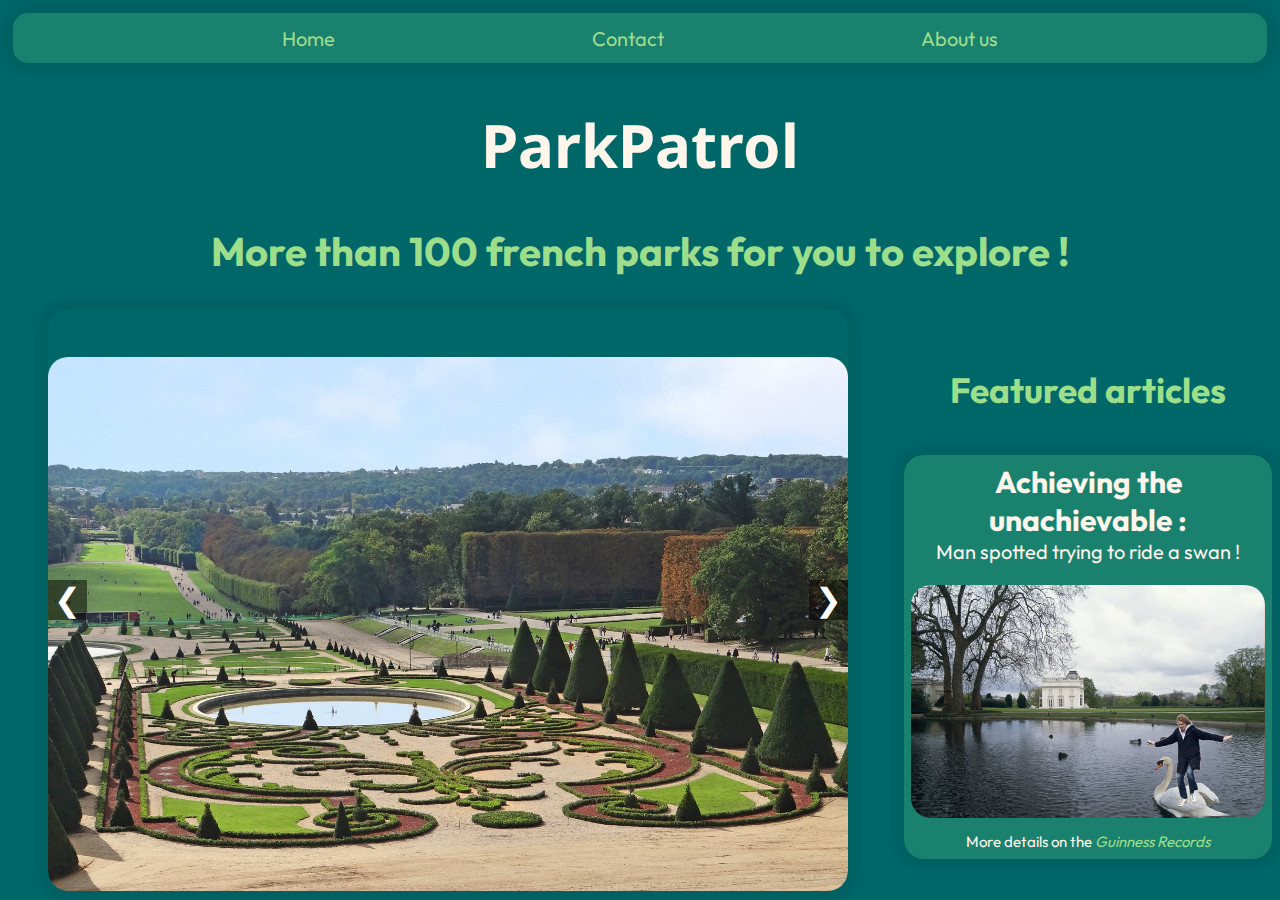
==== index.html @ f13b475d "des modifs un peu partout en classe avec toi + navbar" ====
<!DOCTYPE html>
<html lang="en">
<head>
    <meta charset="UTF-8">
    <meta name="viewport" content="width=device-width, initial-scale=1.0">
    <link rel="stylesheet" href="res/css/main.css">
    <link rel="stylesheet" href="res/css/index.css">
    <script src="res/js/data.js"></script>
    <script src="res/js/carousel.js" defer></script>
    <title>ParkPatrol</title>
</head>
<body>
    <header>
        <nav>    
            <a href="index.html">Home</a>
            <a href="contact.html">Contact</a>
            <a href="aboutUs.html">About us</a>
        </nav>
    </header>

    <h1>ParkPatrol</h1>
    <h2>
        More than 100 french parks for you to explore !
    </h2> 


    <div class="container">
        <div class="carousel">
            <div class="parc-name"></div>
            <div class="slides-container">
                <div class="slides"></div>
            </div>
            
            <div class="carousel-buttons">
                <button class="carousel-button" id="prev">❮</button>
                <button class="carousel-button" id="next">❯</button>
            </div>
        </div>
        <div class="articles">
            <h3>Featured articles</h3>
            <div class="article">
                <p><strong class="title">Achieving the unachievable :</strong><br> Man spotted trying to ride a swan !</p>
                <img src="res/img/paul_adele.png" alt="Paul on a swan">
                <figcaption>More details on the <a href="https://www.guinnessworldrecords.com/"><i>Guinness Records</i></a></figcaption>
            </div>
        </div>
        
    </div>
    

    
    

</body>
</html>
---- res/css/main.css ----
@import url('https://fonts.googleapis.com/css2?family=Noto+Sans:ital,wght@0,100..900;1,100..900&family=Outfit:wght@100..900&display=swap');

:root {
    --main-color: #006769;
    --secondary-color: #40A578;
    --main-light: #9DDE8B;
    --secondary-light: #F3CA52;
    --text-color:#FFF5EA;
}

* {
    position: relative;
    box-sizing: border-box;
}

body {
    margin: 0;
    background: var(--main-color);
}


nav{
    display: flex;
    justify-content: space-evenly;
    align-items: center;
    background-color: #40a5786c;
    font-family: 'Outfit', sans-serif;
    font-size: 20px;
    padding: 1%;
    margin: 1%;
    border-radius: 15px;
    box-shadow: 0 0 10px 10px #00000011;
}

a{
    text-decoration: none;
    color: var(--main-light);
}
a:hover{
    color: var(--text-color);
}
---- res/css/index.css ----
h1 {
    font-family: 'Noto Sans', sans-serif;
    text-align: center;
    color: var(--text-color);
    font-size: 60px;
}

h2 {
    font-family: 'Outfit', sans-serif;
    color: var(--main-light);
    font-weight: bold;
    text-align: center;
    font-size: 40px;
}
h3 {
    font-family: 'Outfit', sans-serif;
    color: var(--main-light);
    text-align: center;
    font-size: 35px;
}
p{
    font-family: 'Outfit', sans-serif;
    color: var(--text-color);
    font-size: 20px;
    margin: 0;
    text-align: center;
}

figcaption{
    font-family: 'Outfit', sans-serif;
    color: var(--text-color);
    font-size: 15px;
    margin-top: 10px;
    text-align: center;
}


/*CAROUSEL STUFF*/
.carousel {
    position: relative;
    width: 100%;
    max-width: 800px;
    margin: auto;
    overflow: hidden;
    border-radius: 20px;
    box-shadow: 0 0 10px 10px #00000011;
}
.slides {    
    display: flex;
    transition: transform 0.5s ease;
    width: 100%;
}
.slides img {
    box-sizing: border-box;
    width: 100%;
    flex-shrink: 0;
    max-width: 100%;
}
.carousel-buttons {
    position: absolute;
    top: 50%;
    width: 100%;
    display: flex;
    justify-content: space-between;
    transform: translateY(-50%);
}
.carousel-button {
    background: #00000080;
    border: none;
    color: white;
    font-size: 2rem;
    cursor: pointer;
}


.container{
    display: flex;
    flex-direction: row;
    justify-content: space-evenly;
    align-items: center;
}
.articles{
    display: flex;
    flex-direction: column;
    justify-content: space-evenly;
    align-items: center;
    flex-wrap: wrap;
    width: 30%;
}
.article{
    padding: 2%;
    margin: 2% 2%;
    background-color: #40a5786c;
    border-radius: 20px;
    box-shadow: 0 0 10px 10px #00000011;
}
.title{
    font-size: 30px;
    margin-bottom: 10px;
}

img{
    margin-top: 6%;
    border-radius: 20px;
    width: 100%;
}
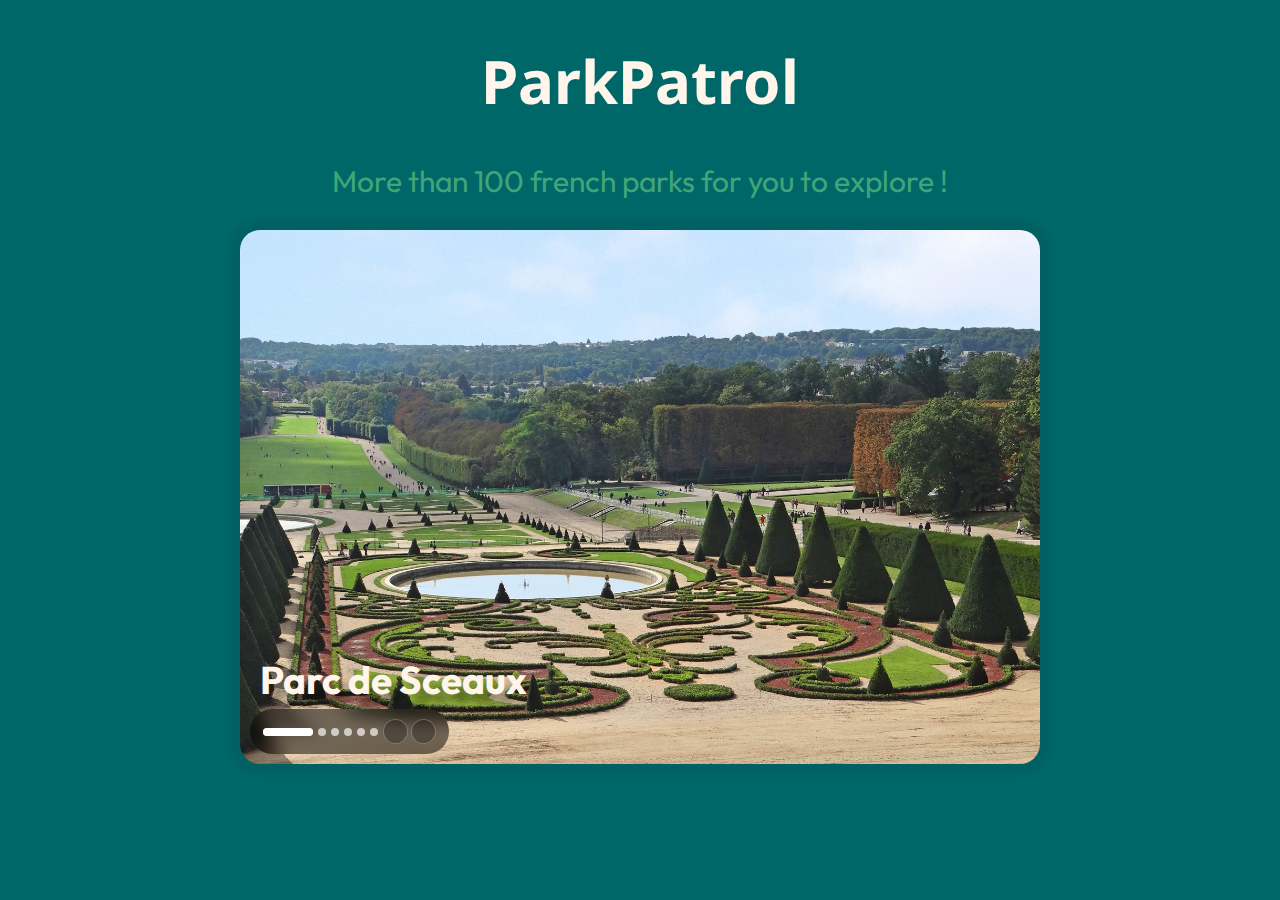
==== commit b7efe727: "feat(home): improve carousel" ====
--- a/index.html
+++ b/index.html
@@ -5,48 +5,39 @@
     <meta name="viewport" content="width=device-width, initial-scale=1.0">
     <link rel="stylesheet" href="res/css/main.css">
     <link rel="stylesheet" href="res/css/index.css">
+    <link rel="stylesheet" href="https://cdnjs.cloudflare.com/ajax/libs/font-awesome/6.5.2/css/all.min.css" integrity="sha512-SnH5WK+bZxgPHs44uWIX+LLJAJ9/2PkPKZ5QiAj6Ta86w+fsb2TkcmfRyVX3pBnMFcV7oQPJkl9QevSCWr3W6A==" crossorigin="anonymous" referrerpolicy="no-referrer" />
     <script src="res/js/data.js"></script>
     <script src="res/js/carousel.js" defer></script>
     <title>ParkPatrol</title>
 </head>
 <body>
-    <header>
-        <nav>    
-            <a href="index.html">Home</a>
-            <a href="contact.html">Contact</a>
-            <a href="aboutUs.html">About us</a>
-        </nav>
-    </header>
+    <section>
+        <h1>ParkPatrol</h1>
+        <p>
+            More than 100 french parks for you to explore !
+        </p> 
+    </section>
 
-    <h1>ParkPatrol</h1>
-    <h2>
-        More than 100 french parks for you to explore !
-    </h2> 
-
-
-    <div class="container">
+    <section>
         <div class="carousel">
-            <div class="parc-name"></div>
+            <div class="park-name"></div>
             <div class="slides-container">
                 <div class="slides"></div>
             </div>
             
-            <div class="carousel-buttons">
-                <button class="carousel-button" id="prev">❮</button>
-                <button class="carousel-button" id="next">❯</button>
+            <div class="carousel-navigation">
+                <div class="carousel-dots-container"></div>
+                <div class="carousel-buttons">
+                    <button class="carousel-button" id="prev">
+                        <i class='fa fa-chevron-left'></i>
+                    </button>
+                    <button class="carousel-button" id="next">
+                        <i class='fa fa-chevron-right'></i>
+                    </button>
+                </div>
             </div>
         </div>
-        <div class="articles">
-            <h3>Featured articles</h3>
-            <div class="article">
-                <p><strong class="title">Achieving the unachievable :</strong><br> Man spotted trying to ride a swan !</p>
-                <img src="res/img/paul_adele.png" alt="Paul on a swan">
-                <figcaption>More details on the <a href="https://www.guinnessworldrecords.com/"><i>Guinness Records</i></a></figcaption>
-            </div>
-        </div>
-        
-    </div>
-    
+    </section>
 
     
     
--- a/res/css/index.css
+++ b/res/css/index.css
@@ -1,3 +1,7 @@
+body {
+    background-color: var(--main-color);
+}
+
 h1 {
     font-family: 'Noto Sans', sans-serif;
     text-align: center;
@@ -5,35 +9,28 @@
     font-size: 60px;
 }
 
-h2 {
-    font-family: 'Outfit', sans-serif;
-    color: var(--main-light);
-    font-weight: bold;
+.park-name{
+    font: 700 29pt 'Outfit', sans-serif;
+    text-shadow: 10px 10px 10px  #0000007c;
+    color: var(--text-color);
+    position: absolute;
     text-align: center;
-    font-size: 40px;
-}
-h3 {
-    font-family: 'Outfit', sans-serif;
-    color: var(--main-light);
-    text-align: center;
-    font-size: 35px;
-}
-p{
-    font-family: 'Outfit', sans-serif;
-    color: var(--text-color);
-    font-size: 20px;
-    margin: 0;
-    text-align: center;
+    left: 20px;
+    bottom: 60px;
+    z-index: 3;
 }
 
-figcaption{
-    font-family: 'Outfit', sans-serif;
-    color: var(--text-color);
-    font-size: 15px;
-    margin-top: 10px;
-    text-align: center;
+.narrow-section {
+    margin: 10% auto;
+    width: 70%;
 }
 
+p {
+    font-family: 'Outfit', sans-serif;
+    color: var(--secondary-color);
+    text-align: center;
+    font-size: 30px;
+}
 
 /*CAROUSEL STUFF*/
 .carousel {
@@ -56,51 +53,68 @@
     flex-shrink: 0;
     max-width: 100%;
 }
-.carousel-buttons {
+
+.carousel-navigation {
+    background: #00000080;
+    backdrop-filter: blur(8px);
     position: absolute;
-    top: 50%;
-    width: 100%;
+    z-index: 999;
+    bottom: 10px;
+    left: 10px;
+    padding: 10px 13px;
+    border-radius: 10em;
     display: flex;
-    justify-content: space-between;
-    transform: translateY(-50%);
-}
-.carousel-button {
-    background: #00000080;
-    border: none;
-    color: white;
-    font-size: 2rem;
-    cursor: pointer;
+    gap: 5px;
+    & .carousel-dots-container {
+        display: flex;
+        align-items: center;
+        gap: 5px;
+        & .carousel-dot {
+            width: 8px;
+            height: 8px;
+            background: #fffa;
+            border-radius: 10em;
+            cursor: pointer;
+            transition: width .3s;
+            &.current {
+                width: 50px;
+                &:after {
+                    content: '';
+                    position: absolute;
+                    background: #fff;
+                    top: 0;
+                    left: 0;
+                    border-radius: 10em;
+                    opacity: 1;
+                    height: 100%;
+                    width: 100%;
+                    animation: progress-indicator 6s linear;
+                }
+            }
+        }
+    }
+
+    & .carousel-buttons {
+        display: flex;
+        gap: 3px;
+        & .carousel-button {
+            border-radius: 50%;
+            background: #00000040;
+            appearance: none;
+            border: 1px solid #fff4;
+            cursor: pointer;
+            width: 25px;
+            height: 25px;
+            color: white;
+            display: flex;
+            justify-content: center;
+            align-items: center;
+        }
+    }
 }
 
-
-.container{
-    display: flex;
-    flex-direction: row;
-    justify-content: space-evenly;
-    align-items: center;
-}
-.articles{
-    display: flex;
-    flex-direction: column;
-    justify-content: space-evenly;
-    align-items: center;
-    flex-wrap: wrap;
-    width: 30%;
-}
-.article{
-    padding: 2%;
-    margin: 2% 2%;
-    background-color: #40a5786c;
-    border-radius: 20px;
-    box-shadow: 0 0 10px 10px #00000011;
-}
-.title{
-    font-size: 30px;
-    margin-bottom: 10px;
-}
-
-img{
-    margin-top: 6%;
-    border-radius: 20px;
-    width: 100%;
+@keyframes progress-indicator {
+    from {
+        width: 8px;
+    }
 }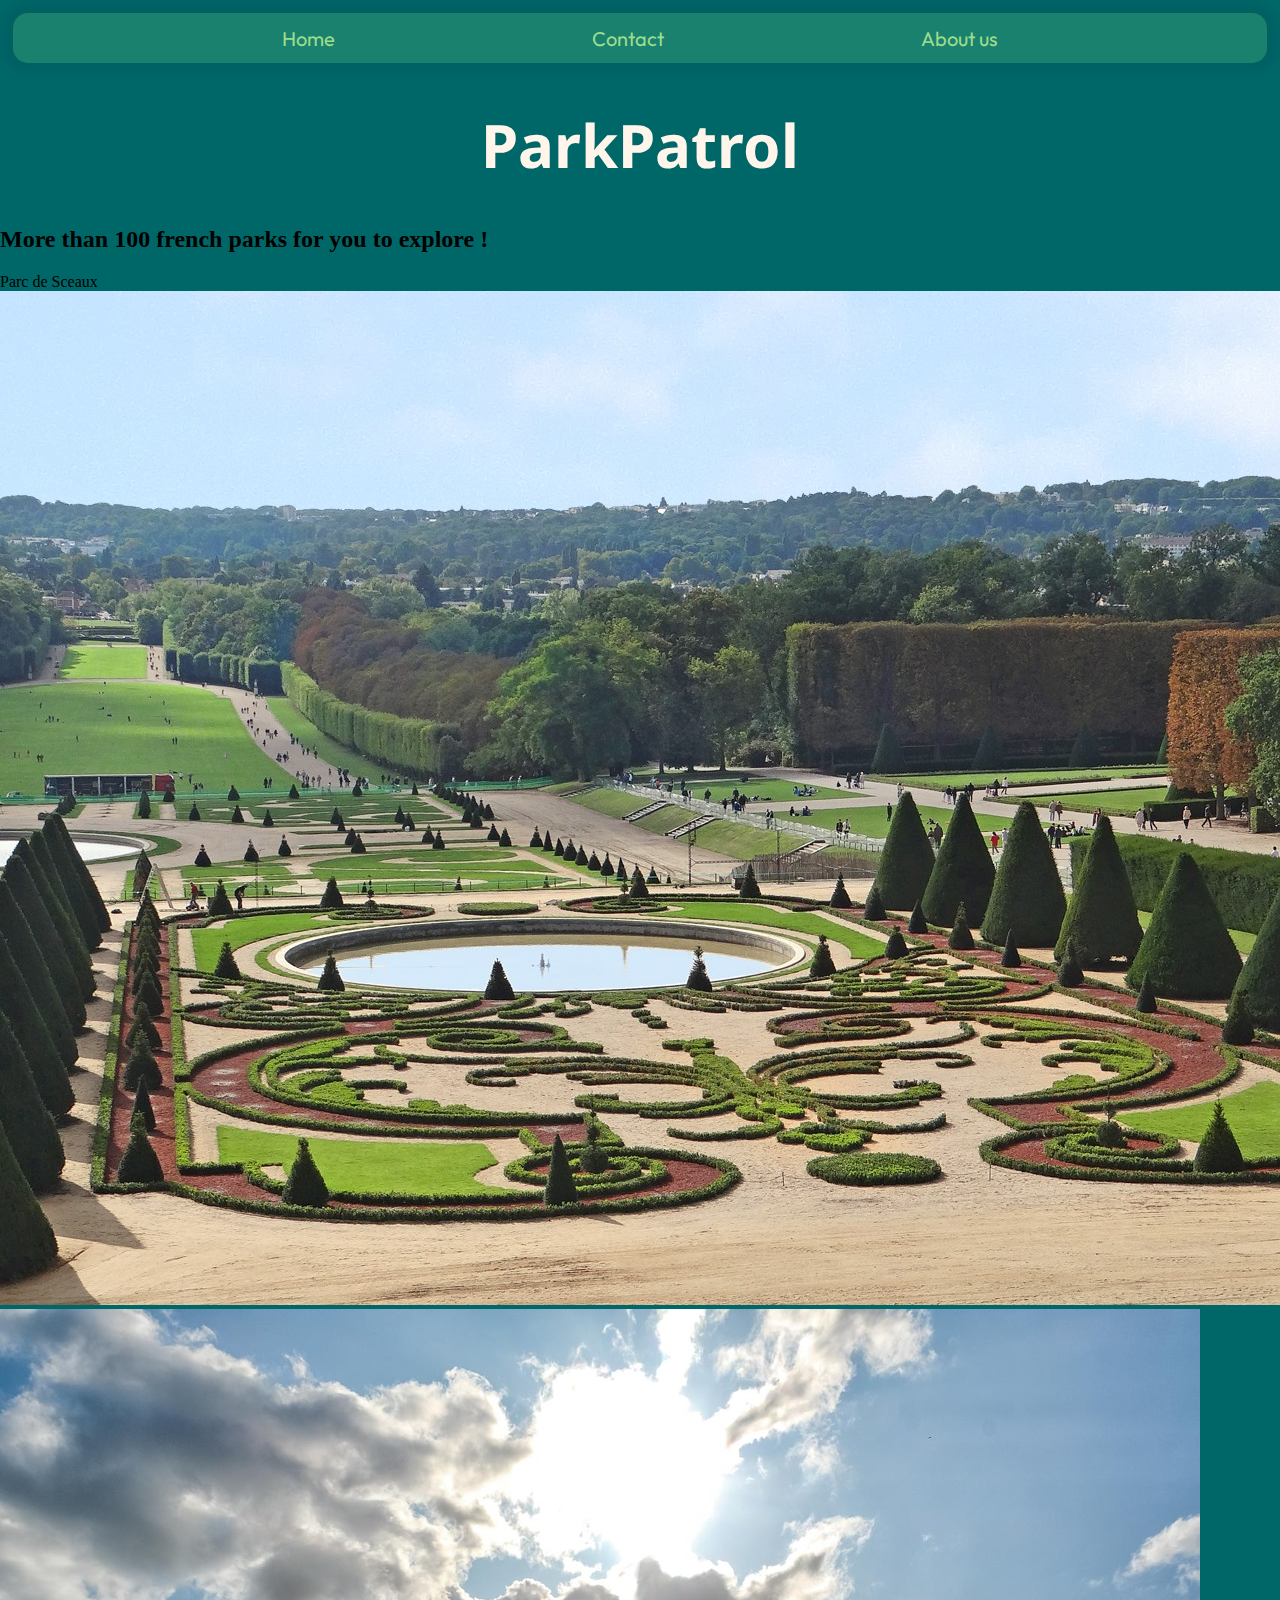
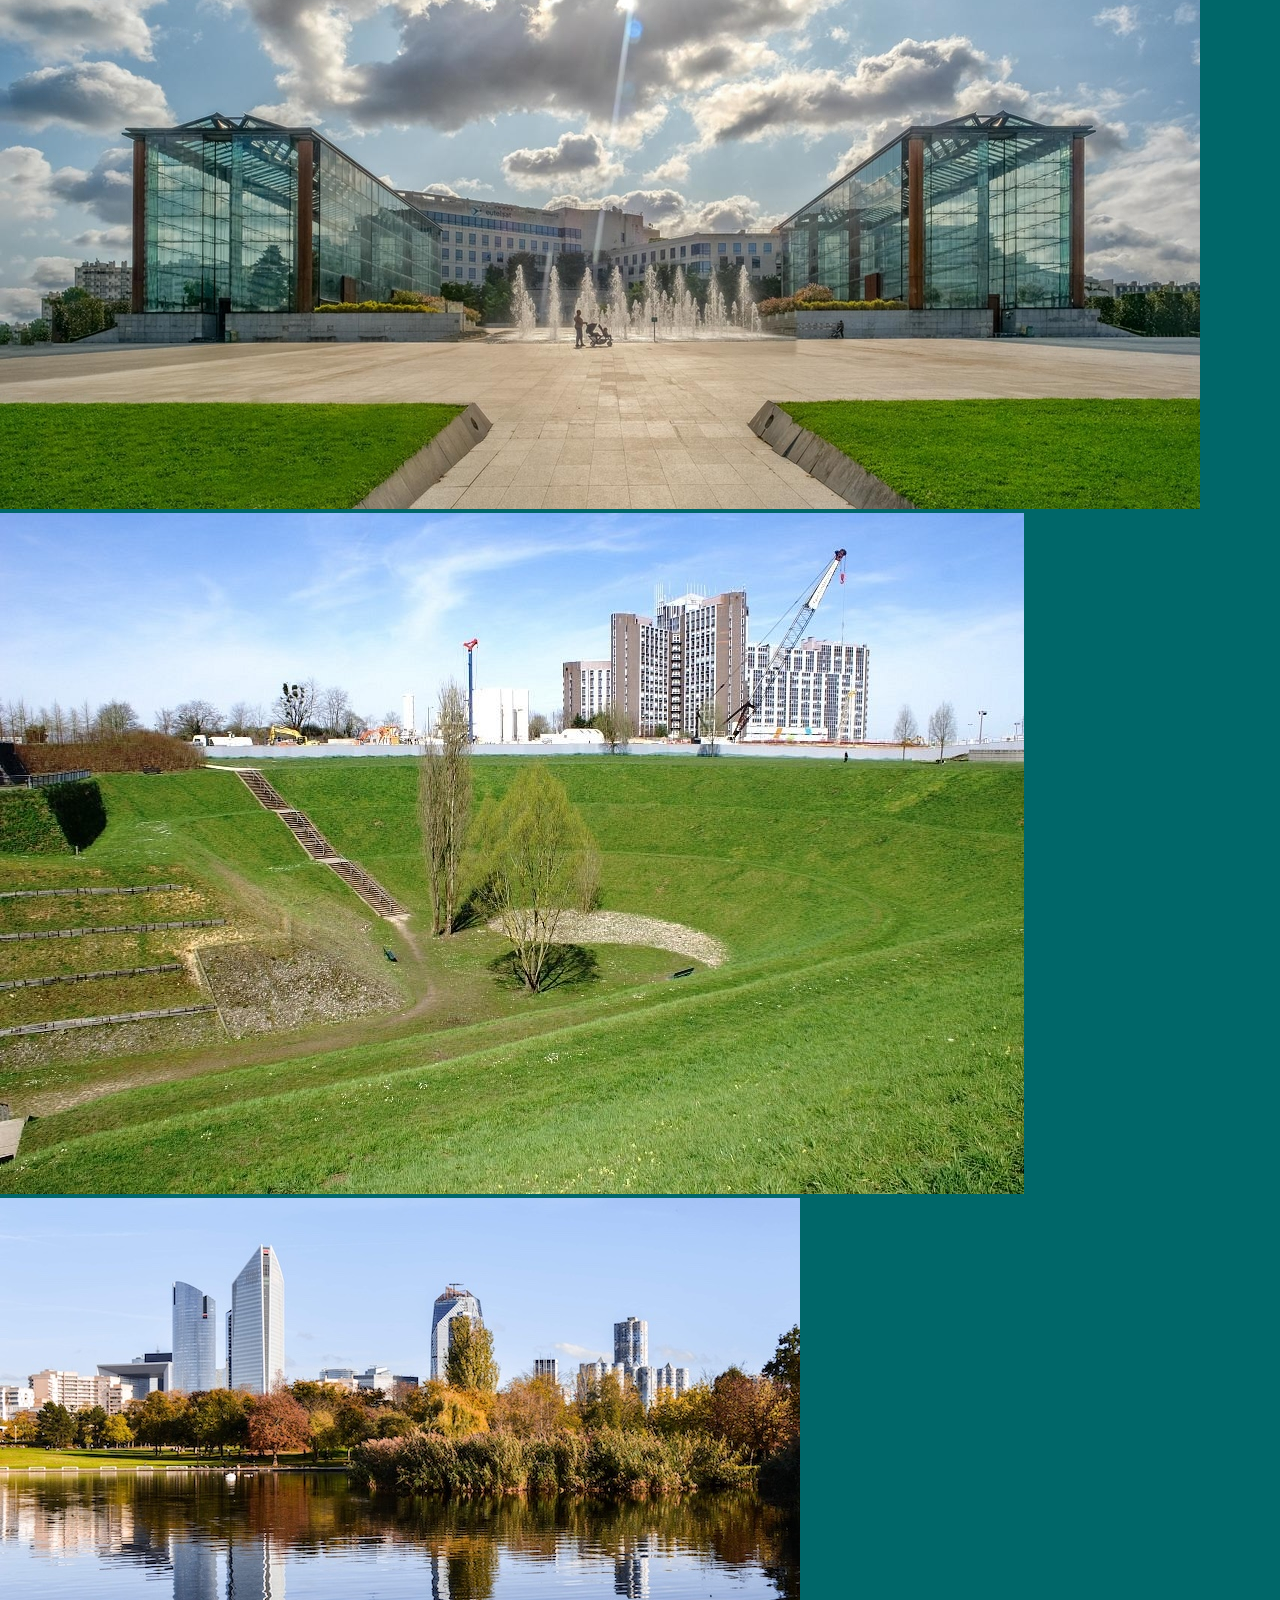
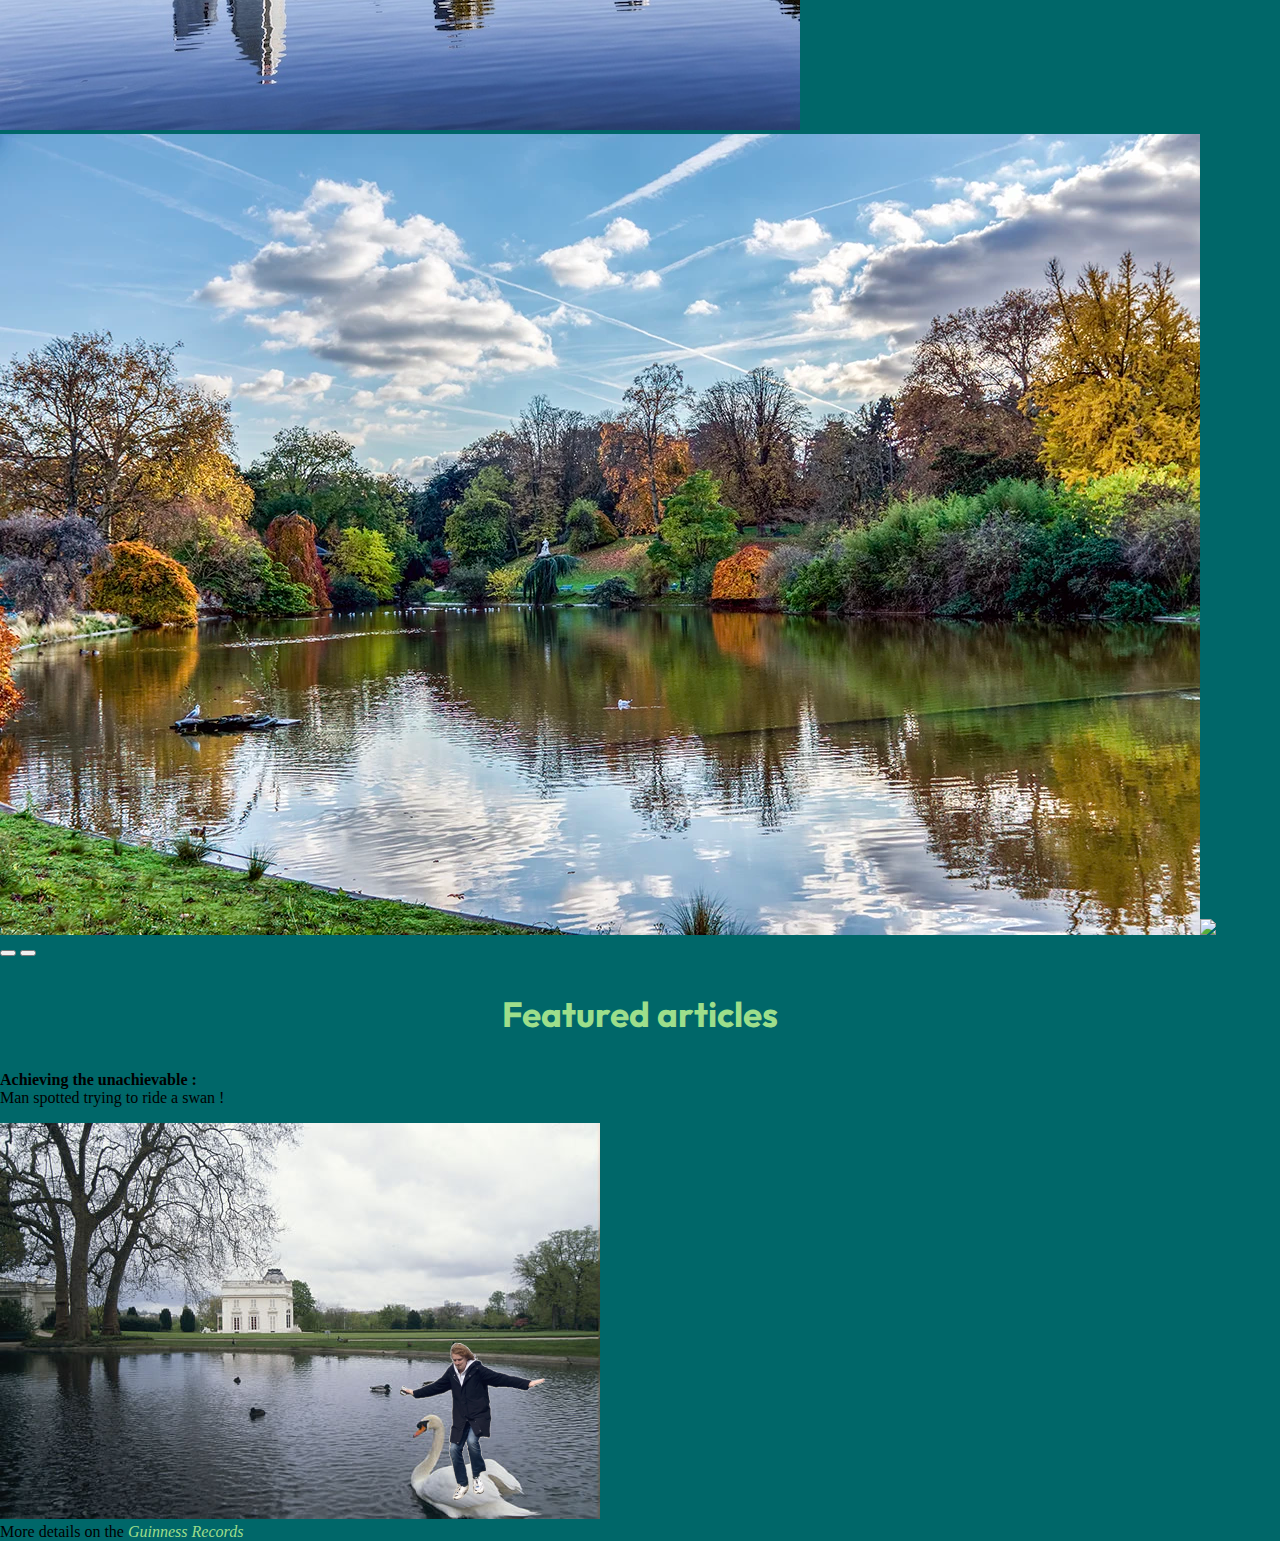
==== commit ff61f552: "Merge branch 'master' into @hexadelusional/contact-form" ====
--- a/index.html
+++ b/index.html
@@ -11,14 +11,21 @@
     <title>ParkPatrol</title>
 </head>
 <body>
-    <section>
-        <h1>ParkPatrol</h1>
-        <p>
-            More than 100 french parks for you to explore !
-        </p> 
-    </section>
+    <header>
+        <nav>    
+            <a href="index.html">Home</a>
+            <a href="contact.html">Contact</a>
+            <a href="aboutUs.html">About us</a>
+        </nav>
+    </header>
 
-    <section>
+    <h1>ParkPatrol</h1>
+    <h2>
+        More than 100 french parks for you to explore !
+    </h2> 
+
+
+    <div class="container">
         <div class="carousel">
             <div class="park-name"></div>
             <div class="slides-container">
@@ -37,7 +44,17 @@
                 </div>
             </div>
         </div>
-    </section>
+        <div class="articles">
+            <h3>Featured articles</h3>
+            <div class="article">
+                <p><strong class="title">Achieving the unachievable :</strong><br> Man spotted trying to ride a swan !</p>
+                <img src="res/img/paul_adele.png" alt="Paul on a swan">
+                <figcaption>More details on the <a href="https://www.guinnessworldrecords.com/"><i>Guinness Records</i></a></figcaption>
+            </div>
+        </div>
+        
+    </div>
+    
 
     
     
--- a/res/css/index.css
+++ b/res/css/index.css
@@ -1,13 +1,16 @@
-body {
-    background-color: var(--main-color);
-}
-
 h1 {
     font-family: 'Noto Sans', sans-serif;
     text-align: center;
     color: var(--text-color);
     font-size: 60px;
 }
+
+
+h3 {
+    font-family: 'Outfit', sans-serif;
+    color: var(--main-light);
+    text-align: center;
+    font-size: 35px;
 
 .park-name{
     font: 700 29pt 'Outfit', sans-serif;
@@ -19,18 +22,23 @@
     bottom: 60px;
     z-index: 3;
 }
-
-.narrow-section {
-    margin: 10% auto;
-    width: 70%;
+  
+p{
+    font-family: 'Outfit', sans-serif;
+    color: var(--text-color);
+    font-size: 20px;
+    margin: 0;
+    text-align: center;
 }
 
-p {
+figcaption{
     font-family: 'Outfit', sans-serif;
-    color: var(--secondary-color);
+    color: var(--text-color);
+    font-size: 15px;
+    margin-top: 10px;
     text-align: center;
-    font-size: 30px;
 }
+
 
 /*CAROUSEL STUFF*/
 .carousel {
@@ -113,6 +121,39 @@
     }
 }
 
+.container{
+    display: flex;
+    flex-direction: row;
+    justify-content: space-evenly;
+    align-items: center;
+}
+.articles{
+    display: flex;
+    flex-direction: column;
+    justify-content: space-evenly;
+    align-items: center;
+    flex-wrap: wrap;
+    width: 30%;
+}
+.article{
+    padding: 2%;
+    margin: 2% 2%;
+    background-color: #40a5786c;
+    border-radius: 20px;
+    box-shadow: 0 0 10px 10px #00000011;
+}
+.title{
+    font-size: 30px;
+    margin-bottom: 10px;
+}
+
+img{
+    margin-top: 6%;
+    border-radius: 20px;
+    width: 100%;
+}
+  
+  
 @keyframes progress-indicator {
     from {
         width: 8px;
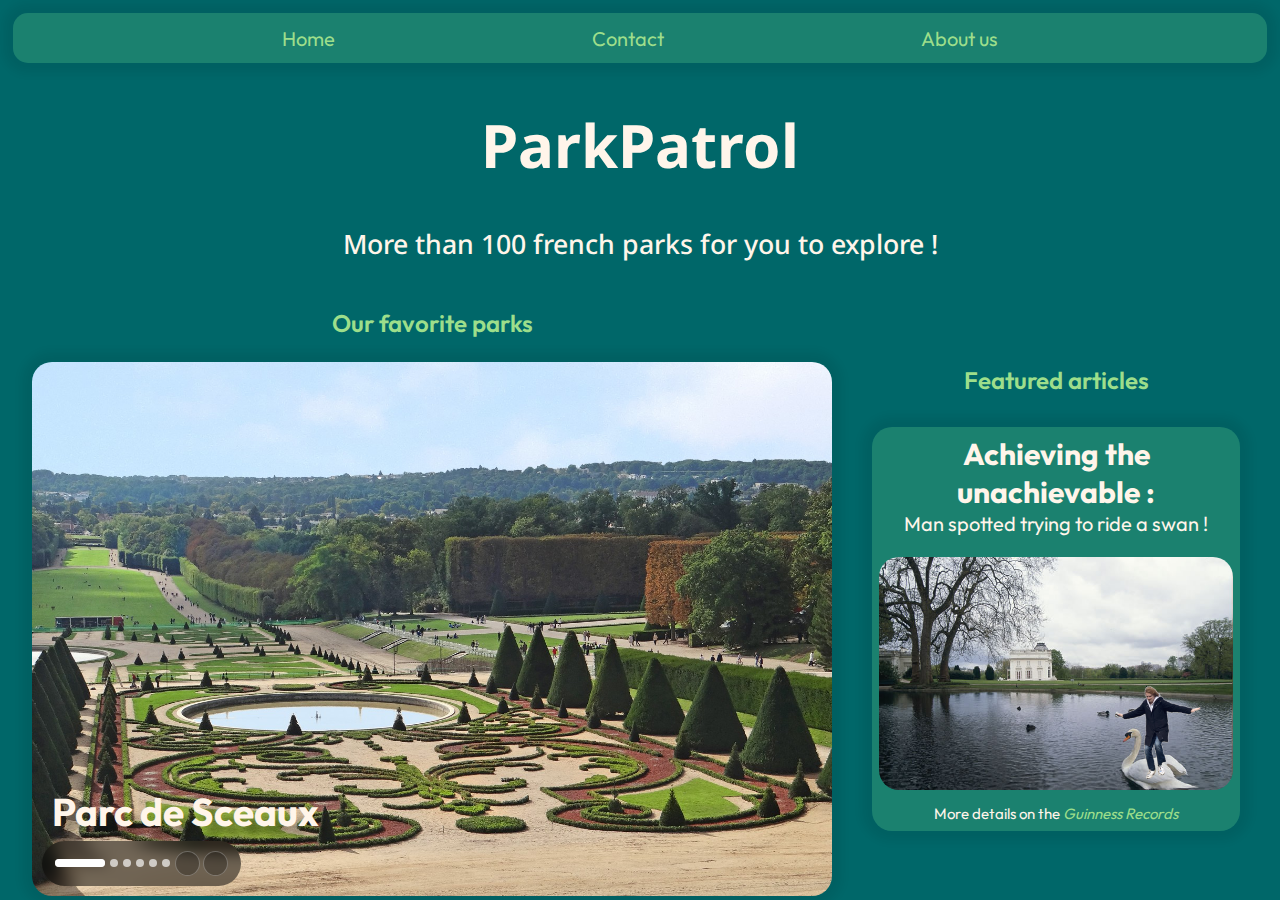
==== commit 5d9ba6e8: "fix(home/css): fix styling inconsistencies" ====
--- a/index.html
+++ b/index.html
@@ -26,12 +26,13 @@
 
 
     <div class="container">
+        <div class="carousel-container">
+            <h3>Our favorite parks</h3>
         <div class="carousel">
             <div class="park-name"></div>
             <div class="slides-container">
                 <div class="slides"></div>
             </div>
-            
             <div class="carousel-navigation">
                 <div class="carousel-dots-container"></div>
                 <div class="carousel-buttons">
@@ -43,6 +44,7 @@
                     </button>
                 </div>
             </div>
+        </div>
         </div>
         <div class="articles">
             <h3>Featured articles</h3>
--- a/res/css/index.css
+++ b/res/css/index.css
@@ -5,12 +5,17 @@
     font-size: 60px;
 }
 
+h2 {
+    font: 500 20pt 'Noto Sans', sans-serif;
+    text-align: center;
+    color: var(--text-color);
+}
 
 h3 {
-    font-family: 'Outfit', sans-serif;
+    font: 600 18pt 'Outfit', sans-serif;
     color: var(--main-light);
     text-align: center;
-    font-size: 35px;
+}
 
 .park-name{
     font: 700 29pt 'Outfit', sans-serif;
@@ -49,6 +54,7 @@
     overflow: hidden;
     border-radius: 20px;
     box-shadow: 0 0 10px 10px #00000011;
+    height: fit-content;
 }
 .slides {    
     display: flex;
@@ -60,6 +66,7 @@
     width: 100%;
     flex-shrink: 0;
     max-width: 100%;
+    margin: 0;
 }
 
 .carousel-navigation {
@@ -141,18 +148,17 @@
     background-color: #40a5786c;
     border-radius: 20px;
     box-shadow: 0 0 10px 10px #00000011;
+    & img {
+        margin-top: 6%;
+        border-radius: 20px;
+        width: 100%;
+    }
 }
 .title{
     font-size: 30px;
     margin-bottom: 10px;
 }
 
-img{
-    margin-top: 6%;
-    border-radius: 20px;
-    width: 100%;
-}
-  
   
 @keyframes progress-indicator {
     from {
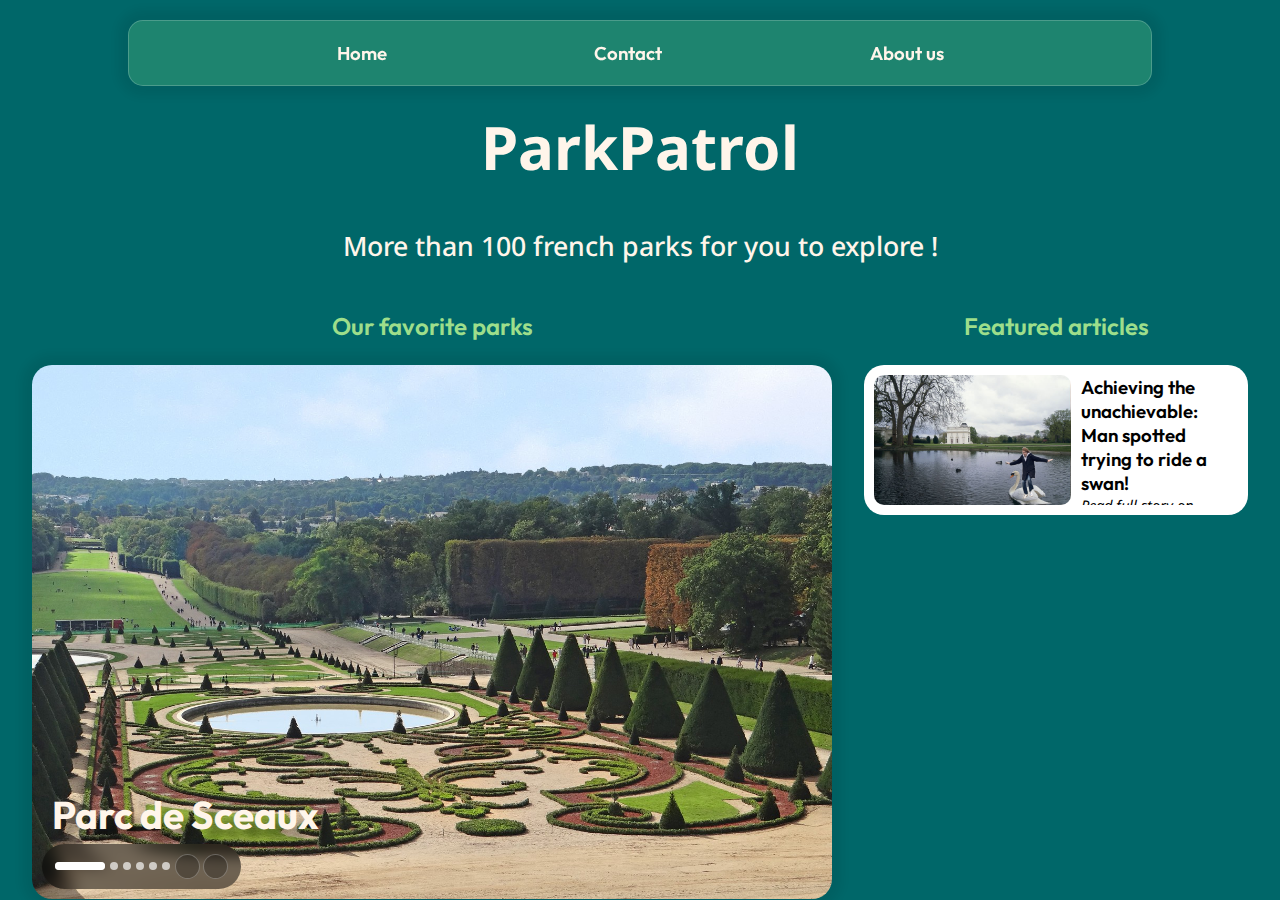
==== commit 87849f21: "feat(index/css): restyle featured articles" ====
--- a/index.html
+++ b/index.html
@@ -49,9 +49,15 @@
         <div class="articles">
             <h3>Featured articles</h3>
             <div class="article">
-                <p><strong class="title">Achieving the unachievable :</strong><br> Man spotted trying to ride a swan !</p>
                 <img src="res/img/paul_adele.png" alt="Paul on a swan">
-                <figcaption>More details on the <a href="https://www.guinnessworldrecords.com/"><i>Guinness Records</i></a></figcaption>
+                <div class="article-texts">
+                    <h4>Achieving the unachievable: Man spotted trying to ride a swan!</h4>
+                    <p>In a scene that could have been plucked straight from a fairy tale—or perhaps a cartoon—local
+                        resident Tom Waters was spotted attempting to ride a swan in the town’s central park yesterday.
+                        Eyewitnesses report that Waters approached the majestic bird with the confidence of a seasoned
+                        equestrian and the grace of, well, someone who’s never ridden a bird before.</p>
+                    <p class='link'>Read full story on <a href="https://www.guinnessworldrecords.com/">Guinness World Records</a></p>
+                </div>
             </div>
         </div>
         
--- a/res/css/main.css
+++ b/res/css/main.css
@@ -18,24 +18,46 @@
     background: var(--main-color);
 }
 
+header {
+    position: sticky;
+    top: 20px;
+    z-index: 1000;
+}
 
-nav{
+nav {
+
     display: flex;
     justify-content: space-evenly;
     align-items: center;
-    background-color: #40a5786c;
-    font-family: 'Outfit', sans-serif;
-    font-size: 20px;
-    padding: 1%;
-    margin: 1%;
+    background-color: rgba(64, 165, 120, 0.47);
+    font: 600 14pt 'Outfit', sans-serif;
+    padding: 20px 0;
+    width: 80%;
+    margin: 0 auto;
     border-radius: 15px;
     box-shadow: 0 0 10px 10px #00000011;
+    backdrop-filter: blur(10px);
+    border: 1px solid #fff3;
 }
 
-a{
+header nav a{
     text-decoration: none;
-    color: var(--main-light);
-}
-a:hover{
     color: var(--text-color);
+    display: block;
+
+    &:after {
+        content: '';
+        position: absolute;
+        border-radius: 10em;
+        bottom: -1px;
+        right: 0;
+        width: 0;
+        height: 3px;
+        background: #fff;
+        transition: .3s ease;
+    }
+    &:hover:after {
+        width: 100%;
+        left: 0;
+    }
 }--- a/res/css/index.css
+++ b/res/css/index.css
@@ -132,26 +132,48 @@
     display: flex;
     flex-direction: row;
     justify-content: space-evenly;
-    align-items: center;
 }
 .articles{
-    display: flex;
-    flex-direction: column;
-    justify-content: space-evenly;
-    align-items: center;
-    flex-wrap: wrap;
     width: 30%;
 }
 .article{
-    padding: 2%;
-    margin: 2% 2%;
-    background-color: #40a5786c;
+    display: flex;
+    background-color: white;
+    padding: 10px;
     border-radius: 20px;
-    box-shadow: 0 0 10px 10px #00000011;
+    height: 150px;
+    gap: 10px;
+    overflow: hidden;
     & img {
-        margin-top: 6%;
-        border-radius: 20px;
-        width: 100%;
+        width: 200px;
+        object-fit: cover;
+        border-radius: 10px;
+    }
+    & .article-texts {
+        display: flex;
+        flex-direction: column;
+    }
+    & .article-texts h4 {
+        font: 600 14pt 'Outfit', sans-serif;
+        margin: 0;
+    }
+
+    & .article-texts p {
+        color: black;
+        font: 11pt 'Noto Sans', sans-serif;
+        text-align: left;
+        flex: 1;
+        overflow: hidden;
+        &.link {
+            flex: inherit;
+            font-style: italic;
+        }
+        & a {
+            color: inherit;
+            &:hover {
+                text-decoration: none;
+            }
+        }
     }
 }
 .title{
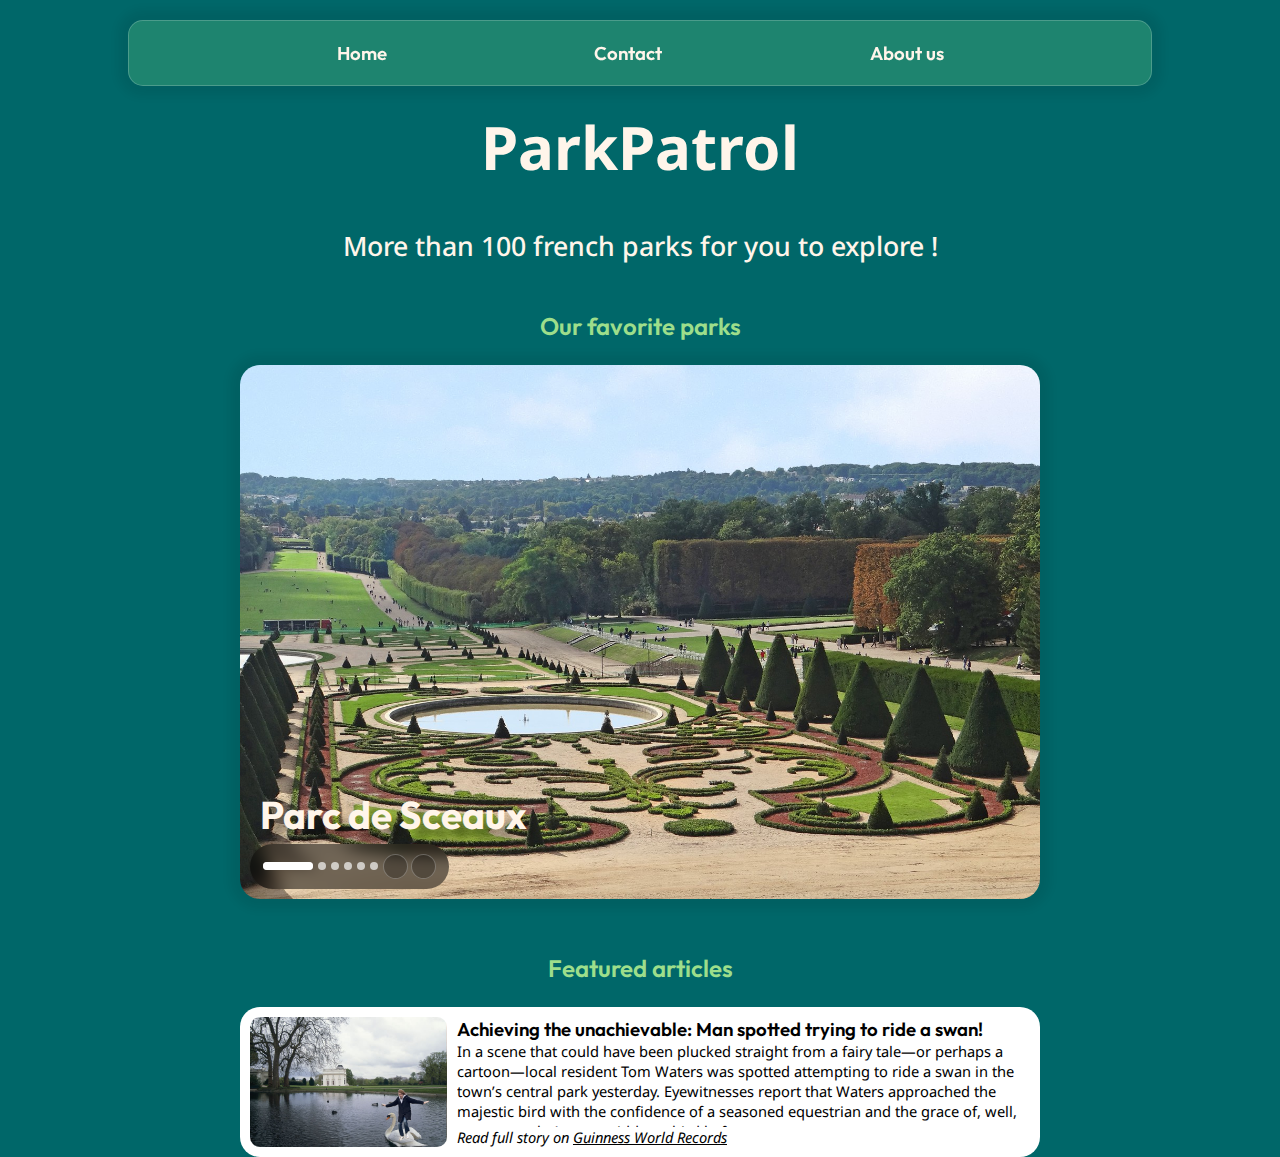
==== commit 3ff845e3: "feat(articles): add hydration" ====
--- a/index.html
+++ b/index.html
@@ -20,6 +20,7 @@
     </header>
 
     <h1>ParkPatrol</h1>
+
     <h2>
         More than 100 french parks for you to explore !
     </h2> 
--- a/res/css/index.css
+++ b/res/css/index.css
@@ -46,10 +46,14 @@
 
 
 /*CAROUSEL STUFF*/
+
+.carousel-container {
+    flex: 1;
+}
+
 .carousel {
     position: relative;
-    width: 100%;
-    max-width: 800px;
+    width: 800px;
     margin: auto;
     overflow: hidden;
     border-radius: 20px;
@@ -132,9 +136,14 @@
     display: flex;
     flex-direction: row;
     justify-content: space-evenly;
+    flex-flow: wrap;
+    gap: 30px;
+    margin: 0 40px;
 }
 .articles{
-    width: 30%;
+    min-width: 475px;
+    max-width: 800px;
+    flex: 1;
 }
 .article{
     display: flex;
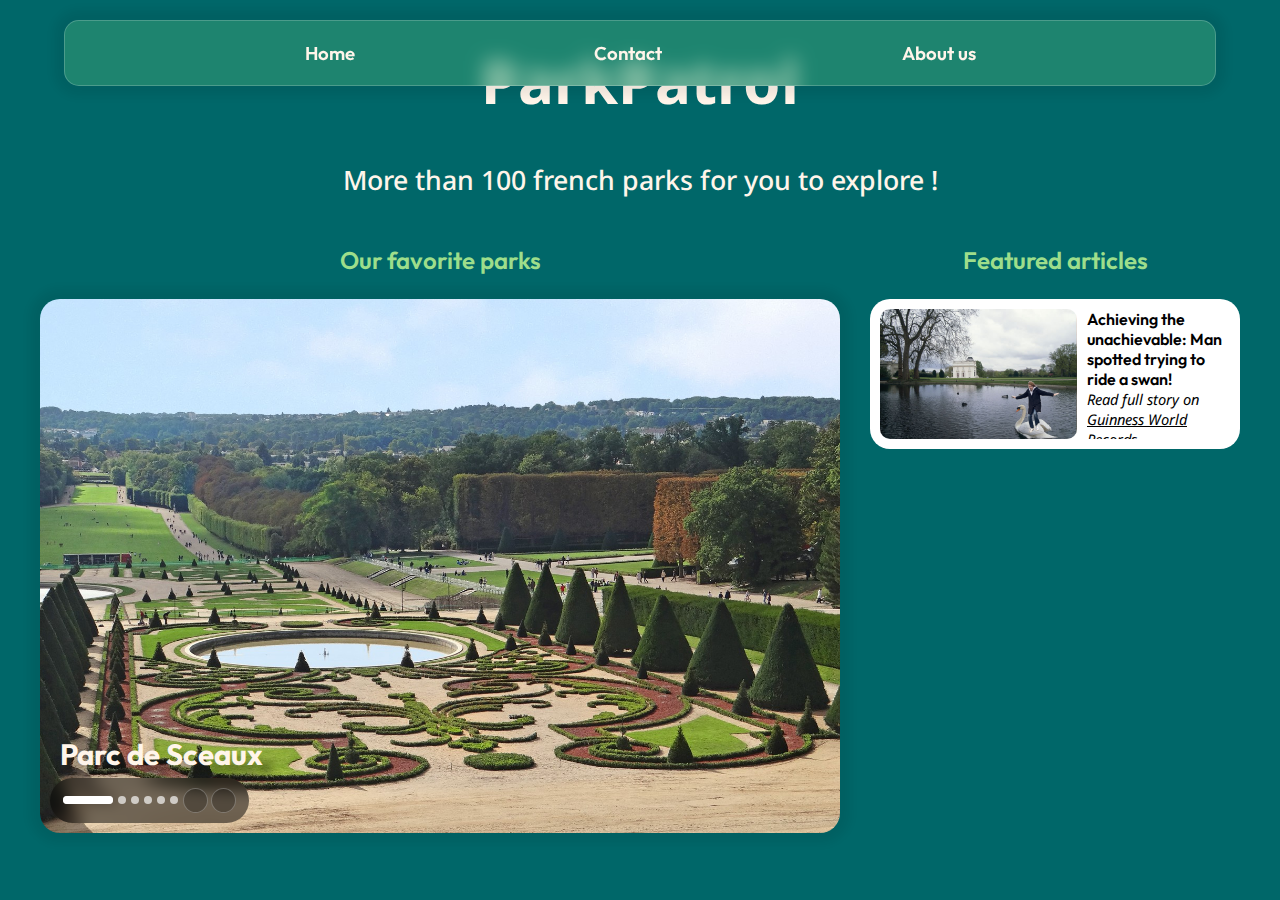
==== commit e22f5287: "blablabla" ====
--- a/index.html
+++ b/index.html
@@ -30,10 +30,12 @@
         <div class="carousel-container">
             <h3>Our favorite parks</h3>
         <div class="carousel">
-            <div class="park-name"></div>
-            <div class="slides-container">
-                <div class="slides"></div>
-            </div>
+            <a class="clickable-link">
+                <div class="park-name"></div>
+                <div class="slides-container">
+                    <div class="slides"></div>
+                </div>
+            </a>
             <div class="carousel-navigation">
                 <div class="carousel-dots-container"></div>
                 <div class="carousel-buttons">
--- a/res/css/main.css
+++ b/res/css/main.css
@@ -19,20 +19,20 @@
 }
 
 header {
-    position: sticky;
+    position: fixed;
+    width: 100%;
     top: 20px;
-    z-index: 1000;
+    z-index: 10000000;
 }
 
 nav {
-
     display: flex;
     justify-content: space-evenly;
     align-items: center;
     background-color: rgba(64, 165, 120, 0.47);
     font: 600 14pt 'Outfit', sans-serif;
     padding: 20px 0;
-    width: 80%;
+    width: 90%;
     margin: 0 auto;
     border-radius: 15px;
     box-shadow: 0 0 10px 10px #00000011;
--- a/res/css/index.css
+++ b/res/css/index.css
@@ -18,14 +18,14 @@
 }
 
 .park-name{
-    font: 700 29pt 'Outfit', sans-serif;
+    font: 700 22pt 'Outfit', sans-serif;
     text-shadow: 10px 10px 10px  #0000007c;
     color: var(--text-color);
     position: absolute;
     text-align: center;
     left: 20px;
     bottom: 60px;
-    z-index: 3;
+    z-index: 5;
 }
   
 p{
@@ -49,16 +49,24 @@
 
 .carousel-container {
     flex: 1;
+    max-width: 100%;
+}
+
+.carousel .clickable-link {
+    display: block;
 }
 
 .carousel {
     position: relative;
+    display: block;
     width: 800px;
+    max-width: 100%;
     margin: auto;
     overflow: hidden;
     border-radius: 20px;
     box-shadow: 0 0 10px 10px #00000011;
     height: fit-content;
+    flex-shrink: 1;
 }
 .slides {    
     display: flex;
@@ -141,7 +149,6 @@
     margin: 0 40px;
 }
 .articles{
-    min-width: 475px;
     max-width: 800px;
     flex: 1;
 }
@@ -163,7 +170,7 @@
         flex-direction: column;
     }
     & .article-texts h4 {
-        font: 600 14pt 'Outfit', sans-serif;
+        font: 600 12pt 'Outfit', sans-serif;
         margin: 0;
     }
 
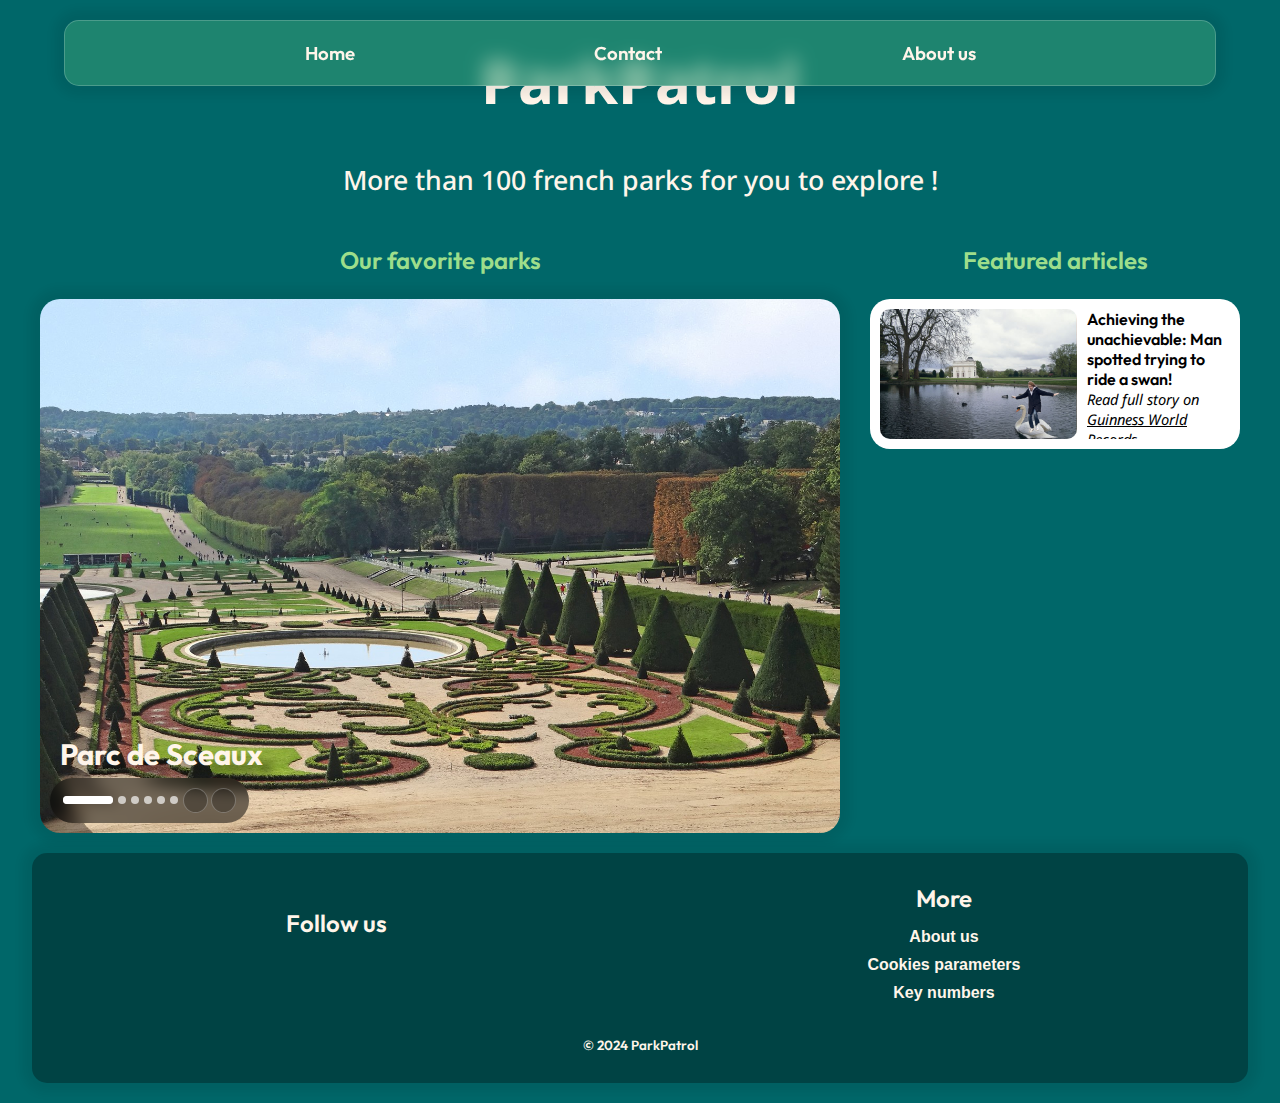
==== commit aa22f820: "Merge branch 'master' into @hexadelusional/aboutUs" ====
--- a/index.html
+++ b/index.html
@@ -8,7 +8,7 @@
     <link rel="stylesheet" href="https://cdnjs.cloudflare.com/ajax/libs/font-awesome/6.5.2/css/all.min.css" integrity="sha512-SnH5WK+bZxgPHs44uWIX+LLJAJ9/2PkPKZ5QiAj6Ta86w+fsb2TkcmfRyVX3pBnMFcV7oQPJkl9QevSCWr3W6A==" crossorigin="anonymous" referrerpolicy="no-referrer" />
     <script src="res/js/data.js"></script>
     <script src="res/js/carousel.js" defer></script>
-    <title>ParkPatrol</title>
+    <title>Home - ParkPatrol</title>
 </head>
 <body>
     <header>
@@ -65,10 +65,29 @@
         </div>
         
     </div>
-    
-
-    
-    
-
+    <footer>
+        <div class="foot-columns">
+            <div class="foot-column">    
+                <p>Follow us</p>
+                <div class="icons">
+                    <a href="https://www.instagram.com/parcsactus/?hl=en"><i class="fa-brands fa-instagram"></i></a>
+                    <a href="https://x.com/parcnational_fr"><i class="fa-brands fa-twitter"></i></a>
+                    <a href="https://www.facebook.com/centerparcsFR/"><i class="fa-brands fa-facebook"></i></a>
+                    <a href="https://www.snapchat.com/explore/parc"><i class="fa-brands fa-snapchat"></i></a>
+                    <a href="https://www.linkedin.com/company/parcs-et-sports/?originalSubdomain=fr"><i class="fa-brands fa-linkedin"></i></a>
+                    <a href="https://youtube.com/c/LesparcsnationauxdeFrance"><i class="fa-brands fa-youtube"></i></a>
+                    <a href="https://www.tiktok.com/@parcsactus"><i class="fa-brands fa-tiktok"></i></a>
+                    <a href=""><i class="fa-brands fa-vine"></i></a>
+                </div>
+            </div>
+            <div class="foot-column">    
+                <p>More</p>
+                <a href="aboutUs.html">About us</a>
+                <a href="cookies.html">Cookies parameters</a>
+                <a href="keynumbers.html">Key numbers</a>
+            </div>
+        </div>
+        <p class="copyright">© 2024 ParkPatrol</p>
+    </footer>
 </body>
 </html>--- a/res/css/main.css
+++ b/res/css/main.css
@@ -44,7 +44,6 @@
     text-decoration: none;
     color: var(--text-color);
     display: block;
-
     &:after {
         content: '';
         position: absolute;
@@ -60,4 +59,63 @@
         width: 100%;
         left: 0;
     }
+}
+
+footer{
+    display: flex;
+    justify-content: space-evenly;
+    align-items: center;
+    flex-direction: column;
+    background-color: rgba(0, 0, 0, 0.344);
+    padding: 20px 0;
+    width: 95%;
+    margin: 20px auto;
+    border-radius: 15px;
+    box-shadow: 0 0 10px 10px #00000011;
+    & p{
+        font: 600 18pt 'Outfit', sans-serif;
+        padding: 10px;
+        color: var(--text-color);
+    }
+    & a{
+        text-decoration: none;
+        color: var(--text-color);
+        font: 600 12pt 'Noto', sans-serif;
+        padding: 5px;
+        &:hover{
+            color: var(--secondary-light);
+        }
+    }
+    & .copyright{
+        margin-top: 20px;
+        font: 600 10pt 'Outfit', sans-serif;
+    }
+    & i{
+        font-size: 20px;
+        &:hover{
+            color: var(--secondary-light);
+        }
+    }
+}
+
+.foot-columns {
+    display: flex;
+    justify-content: center;
+    flex-direction: row;
+    align-items: center;
+    width: 100%;
+}
+.icons{
+    display: flex;
+    justify-content: center;
+    gap: 5px;
+    flex-direction: row;
+    align-items: center;
+}
+.foot-column {
+    display: flex;
+    justify-content: space-evenly;
+    flex-direction: column;
+    align-items: center;
+    width: 100%;
 }--- a/res/css/index.css
+++ b/res/css/index.css
@@ -17,6 +17,10 @@
     text-align: center;
 }
 
+i{
+    color: var(--text-color);
+    padding: 8px;
+}
 .park-name{
     font: 700 22pt 'Outfit', sans-serif;
     text-shadow: 10px 10px 10px  #0000007c;
@@ -197,7 +201,6 @@
     margin-bottom: 10px;
 }
 
-  
 @keyframes progress-indicator {
     from {
         width: 8px;
